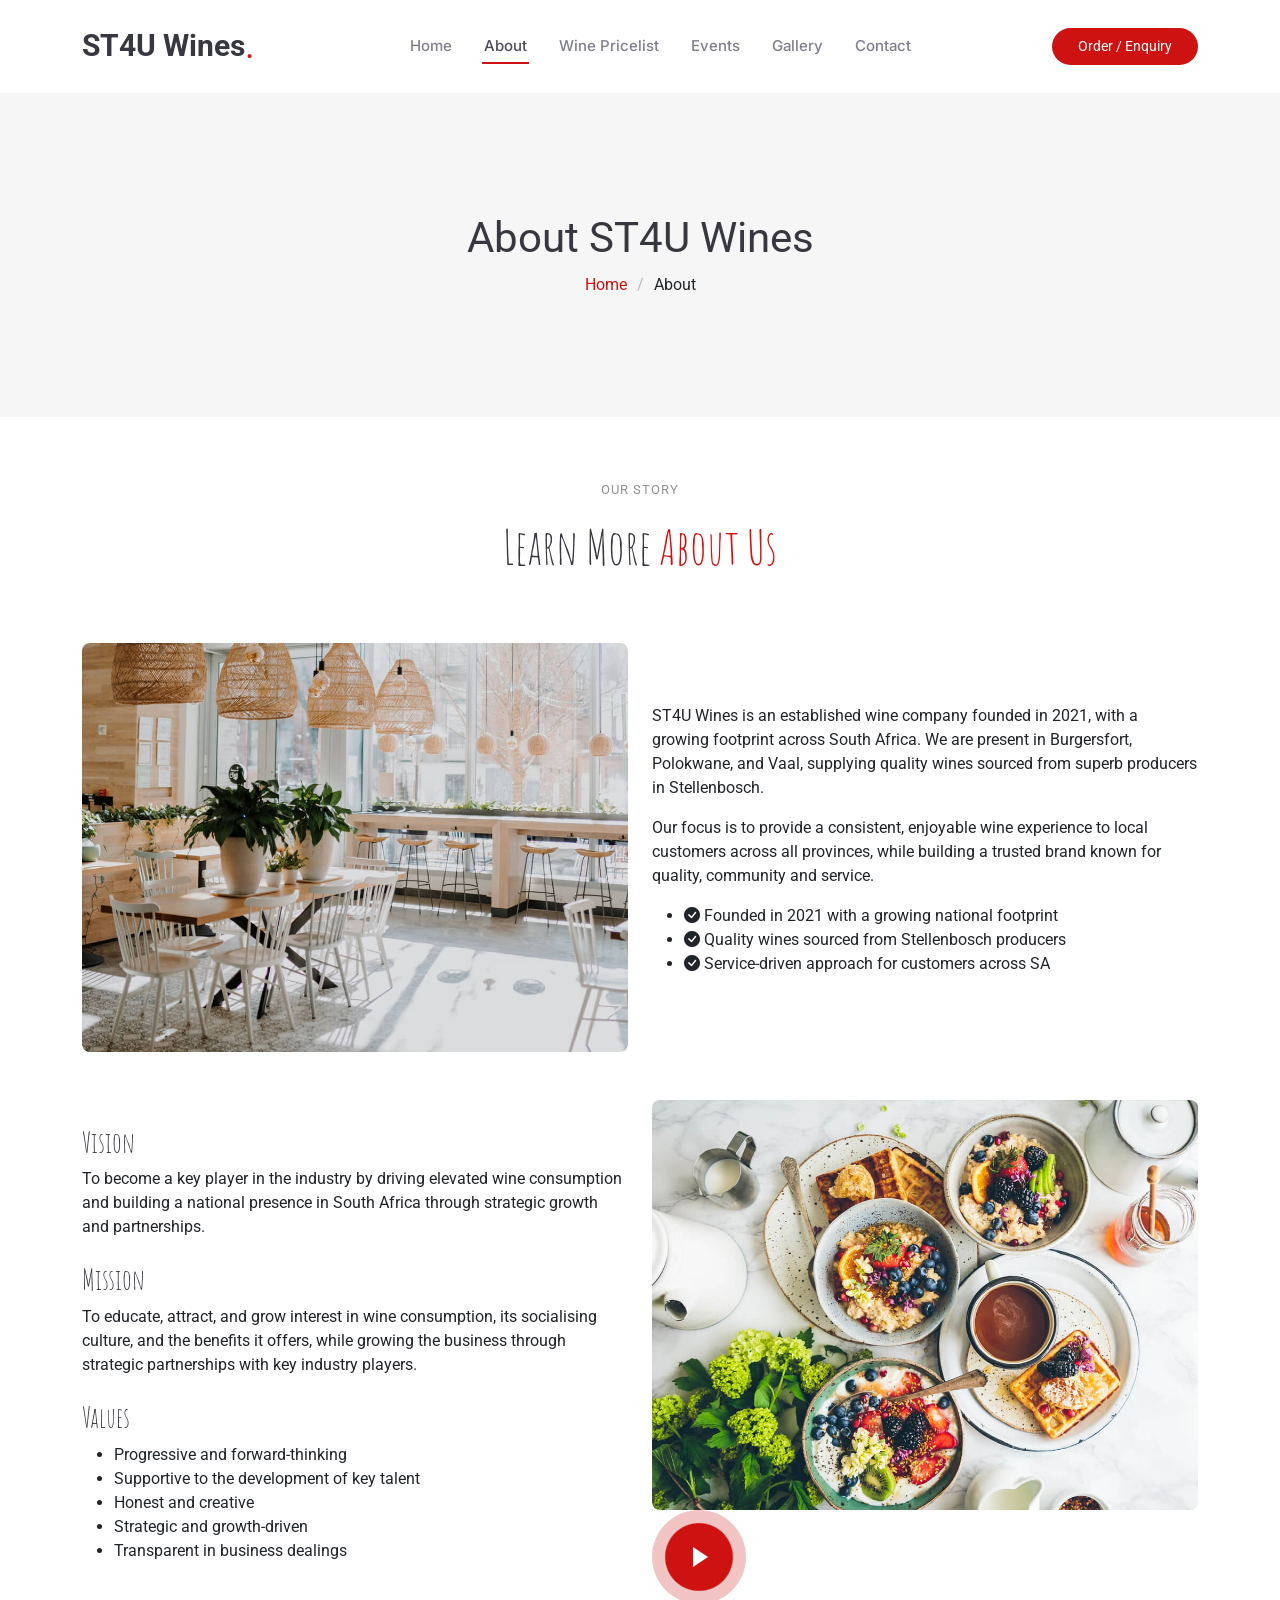
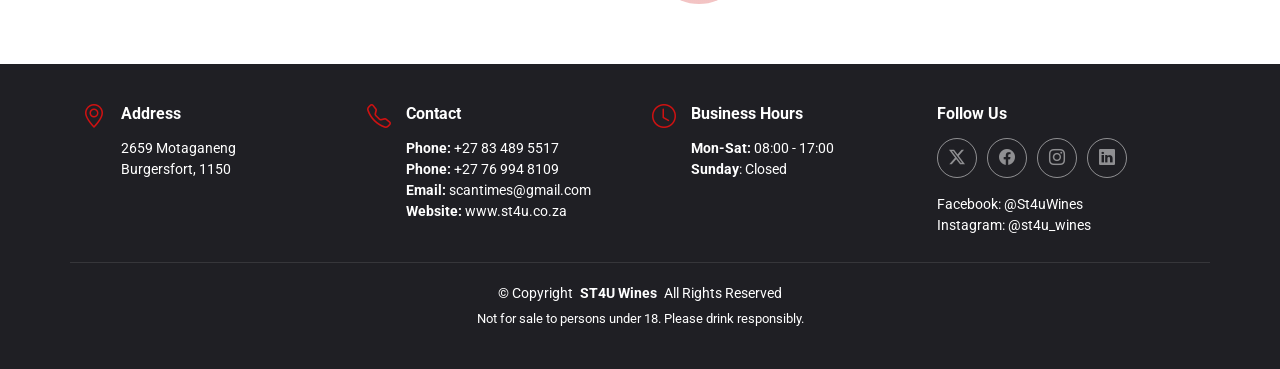
==== about.html @ 6a748786 "Initial commit" ====
<!DOCTYPE html>
<html lang="en">

<head>
  <meta charset="utf-8">
  <meta content="width=device-width, initial-scale=1.0" name="viewport">
  <title>About - ST4U Wines</title>
  <meta name="description" content="Learn more about ST4U Wines, our vision, mission, and values.">
  <meta name="keywords" content="ST4U Wines, about, mission, vision, South Africa">

  <!-- Favicons -->
  <link href="assets/img/logo.png" rel="icon">
  <link href="assets/img/logo.png" rel="apple-touch-icon">

  <!-- Fonts -->
  <link href="https://fonts.googleapis.com" rel="preconnect">
  <link href="https://fonts.gstatic.com" rel="preconnect" crossorigin>
  <link href="https://fonts.googleapis.com/css2?family=Roboto:ital,wght@0,100;0,300;0,400;0,500;0,700;0,900;1,100;1,300;1,400;1,500;1,700;1,900&family=Inter:wght@100;200;300;400;500;600;700;800;900&family=Amatic+SC:wght@400;700&display=swap" rel="stylesheet">

  <!-- Vendor CSS Files -->
  <link href="assets/vendor/bootstrap/css/bootstrap.min.css" rel="stylesheet">
  <link href="assets/vendor/bootstrap-icons/bootstrap-icons.css" rel="stylesheet">
  <link href="assets/vendor/aos/aos.css" rel="stylesheet">
  <link href="assets/vendor/glightbox/css/glightbox.min.css" rel="stylesheet">
  <link href="assets/vendor/swiper/swiper-bundle.min.css" rel="stylesheet">

  <!-- Main CSS File -->
  <link href="assets/css/main.css" rel="stylesheet">
</head>

<body class="starter-page-page">

  <header id="header" class="header d-flex align-items-center sticky-top">
    <div class="container position-relative d-flex align-items-center justify-content-between">

      <a href="index.html" class="logo d-flex align-items-center me-auto me-xl-0">
        <!-- <img src="assets/img/logo.png" alt=""> -->
        <h1 class="sitename">ST4U Wines</h1>
        <span>.</span>
      </a>

      <nav id="navmenu" class="navmenu">
        <ul>
          <li><a href="index.html#hero">Home<br></a></li>
          <li><a href="about.html" class="active">About</a></li>
          <li><a href="winepricelist.html">Wine Pricelist</a></li>
          <li><a href="events.html">Events</a></li>
          <li><a href="index.html#gallery">Gallery</a></li>
          <li><a href="contact.html">Contact</a></li>
        </ul>
        <i class="mobile-nav-toggle d-xl-none bi bi-list"></i>
      </nav>

      <a class="btn-getstarted" href="contact.html">Order / Enquiry</a>

    </div>
  </header>

  <main class="main">

    <!-- Page Title -->
    <div class="page-title" data-aos="fade">
      <div class="container">
        <h1>About ST4U Wines</h1>
        <nav class="breadcrumbs">
          <ol>
            <li><a href="index.html">Home</a></li>
            <li class="current">About</li>
          </ol>
        </nav>
      </div>
    </div><!-- End Page Title -->

    <!-- Starter Section Section -->
    <section id="starter-section" class="starter-section section">

      <!-- Section Title -->
      <div class="container section-title" data-aos="fade-up">
        <h2>Our Story</h2>
        <p><span>Learn More</span> <span class="description-title">About Us</span></p>
      </div><!-- End Section Title -->

      <div class="container" data-aos="fade-up">

        <div class="row gy-4 align-items-center">
          <div class="col-lg-6">
            <img src="assets/img/about.jpg" class="img-fluid rounded-3" alt="">
          </div>

          <div class="col-lg-6">
            <p>
              ST4U Wines is an established wine company founded in 2021, with a growing footprint across South Africa.
              We are present in Burgersfort, Polokwane, and Vaal, supplying quality wines sourced from superb producers in Stellenbosch.
            </p>
            <p>
              Our focus is to provide a consistent, enjoyable wine experience to local customers across all provinces,
              while building a trusted brand known for quality, community and service.
            </p>

            <ul class="mt-3">
              <li><i class="bi bi-check-circle-fill"></i> <span>Founded in 2021 with a growing national footprint</span></li>
              <li><i class="bi bi-check-circle-fill"></i> <span>Quality wines sourced from Stellenbosch producers</span></li>
              <li><i class="bi bi-check-circle-fill"></i> <span>Service-driven approach for customers across SA</span></li>
            </ul>
          </div>
        </div>

        <div class="row gy-4 align-items-center mt-4">
          <div class="col-lg-6 order-2 order-lg-1">
            <h3>Vision</h3>
            <p>
              To become a key player in the industry by driving elevated wine consumption and building a national presence
              in South Africa through strategic growth and partnerships.
            </p>

            <h3 class="mt-4">Mission</h3>
            <p>
              To educate, attract, and grow interest in wine consumption, its socialising culture, and the benefits it offers,
              while growing the business through strategic partnerships with key industry players.
            </p>

            <h3 class="mt-4">Values</h3>
            <ul>
              <li>Progressive and forward-thinking</li>
              <li>Supportive to the development of key talent</li>
              <li>Honest and creative</li>
              <li>Strategic and growth-driven</li>
              <li>Transparent in business dealings</li>
            </ul>
          </div>

          <div class="col-lg-6 order-1 order-lg-2">
            <div class="position-relative">
              <img src="assets/img/about-2.jpg" class="img-fluid rounded-3" alt="">
              <a href="https://www.youtube.com/watch?v=Y7f98aduVJ8" class="glightbox pulsating-play-btn"></a>
            </div>
          </div>
        </div>

      </div>

    </section><!-- /Starter Section Section -->

  </main>

  <footer id="footer" class="footer dark-background">

    <div class="container">
      <div class="row gy-3">
        <div class="col-lg-3 col-md-6 d-flex">
          <i class="bi bi-geo-alt icon"></i>
          <div class="address">
            <h4>Address</h4>
            <p>2659 Motaganeng</p>
            <p>Burgersfort, 1150</p>
            <p></p>
          </div>

        </div>

        <div class="col-lg-3 col-md-6 d-flex">
          <i class="bi bi-telephone icon"></i>
          <div>
            <h4>Contact</h4>
            <p>
              <strong>Phone:</strong> <span>+27 83 489 5517</span><br>
              <strong>Phone:</strong> <span>+27 76 994 8109</span><br>
              <strong>Email:</strong> <span>scantimes@gmail.com</span><br>
              <strong>Website:</strong> <span>www.st4u.co.za</span><br>
            </p>
          </div>
        </div>

        <div class="col-lg-3 col-md-6 d-flex">
          <i class="bi bi-clock icon"></i>
          <div>
            <h4>Business Hours</h4>
            <p>
              <strong>Mon-Sat:</strong> <span>08:00 - 17:00</span><br>
              <strong>Sunday</strong>: <span>Closed</span>
            </p>
          </div>
        </div>

        <div class="col-lg-3 col-md-6">
          <h4>Follow Us</h4>
          <div class="social-links d-flex">
            <a href="#" class="twitter"><i class="bi bi-twitter-x"></i></a>
            <a href="#" class="facebook"><i class="bi bi-facebook"></i></a>
            <a href="#" class="instagram"><i class="bi bi-instagram"></i></a>
            <a href="#" class="linkedin"><i class="bi bi-linkedin"></i></a>
          </div>
          <p class="mt-3 mb-0">Facebook: @St4uWines<br>Instagram: @st4u_wines</p>
        </div>

      </div>
    </div>

    <div class="container copyright text-center mt-4">
      <p>© <span>Copyright</span> <strong class="px-1 sitename">ST4U Wines</strong> <span>All Rights Reserved</span></p>
      <div class="credits">
        Not for sale to persons under 18. Please drink responsibly.
      </div>
    </div>

  </footer>

  <!-- Scroll Top -->
  <a href="#" id="scroll-top" class="scroll-top d-flex align-items-center justify-content-center"><i class="bi bi-arrow-up-short"></i></a>

  <!-- Preloader -->
  <div id="preloader"></div>

  <!-- Vendor JS Files -->
  <script src="assets/vendor/bootstrap/js/bootstrap.bundle.min.js"></script>
  <script src="assets/vendor/php-email-form/validate.js"></script>
  <script src="assets/vendor/aos/aos.js"></script>
  <script src="assets/vendor/glightbox/js/glightbox.min.js"></script>
  <script src="assets/vendor/purecounter/purecounter_vanilla.js"></script>
  <script src="assets/vendor/swiper/swiper-bundle.min.js"></script>

  <!-- Main JS File -->
  <script src="assets/js/main.js"></script>

</body>

</html>
---- assets/css/main.css ----
/* Fonts */
:root {
  --default-font: "Roboto",  system-ui, -apple-system, "Segoe UI", Roboto, "Helvetica Neue", Arial, "Noto Sans", "Liberation Sans", sans-serif, "Apple Color Emoji", "Segoe UI Emoji", "Segoe UI Symbol", "Noto Color Emoji";
  --heading-font: "Amatic SC",  sans-serif;
  --nav-font: "Inter",  sans-serif;
}

/* Global Colors - The following color variables are used throughout the website. Updating them here will change the color scheme of the entire website */
:root { 
  --background-color: #ffffff; /* Background color for the entire website, including individual sections */
  --default-color: #212529; /* Default color used for the majority of the text content across the entire website */
  --heading-color: #37373f; /* Color for headings, subheadings and title throughout the website */
  --accent-color: #ce1212; /* Accent color that represents your brand on the website. It's used for buttons, links, and other elements that need to stand out */
  --surface-color: #ffffff; /* The surface color is used as a background of boxed elements within sections, such as cards, icon boxes, or other elements that require a visual separation from the global background. */
  --contrast-color: #ffffff; /* Contrast color for text, ensuring readability against backgrounds of accent, heading, or default colors. */
}

/* Nav Menu Colors - The following color variables are used specifically for the navigation menu. They are separate from the global colors to allow for more customization options */
:root {
  --nav-color: #7f7f90;  /* The default color of the main navmenu links */
  --nav-hover-color: #ce1212; /* Applied to main navmenu links when they are hovered over or active */
  --nav-mobile-background-color: #ffffff; /* Used as the background color for mobile navigation menu */
  --nav-dropdown-background-color: #ffffff; /* Used as the background color for dropdown items that appear when hovering over primary navigation items */
  --nav-dropdown-color: #7f7f90; /* Used for navigation links of the dropdown items in the navigation menu. */
  --nav-dropdown-hover-color: #ce1212; /* Similar to --nav-hover-color, this color is applied to dropdown navigation links when they are hovered over. */
}

/*phaswane*/
#logo1{
  border-bottom-left-radius: 35%;
  border-bottom-right-radius: 35%;
  border-top-right-radius: 35%;
  border-top-left-radius: 35%;
}
#img-menu{
  border-bottom-left-radius: 50%;
  border-bottom-right-radius: 50%;
  border-top-right-radius: 50%;
  border-top-left-radius: 50%;

}
/*phaswane trying cart*/
/* ===============================
   CART SYSTEM STYLES
=================================*/

/* Cart nav button */
.cart-nav-btn {
  display: inline-flex;
  align-items: center;
  gap: 8px;
}

/* Cart count badge */
.cart-count-badge {
  display: inline-flex;
  align-items: center;
  justify-content: center;
  min-width: 22px;
  height: 22px;
  border-radius: 50%;
  background: #ffffff;
  color: #ce1212;
  font-size: 12px;
  font-weight: 700;
  padding: 0 6px;
}

/* Add to cart button */
.add-to-cart-btn {
  margin-top: 12px;
  border: 0;
  cursor: pointer;
}

/* Cart card container */
.cart-page-card {
  background: #fff;
  border-radius: 14px;
  padding: 20px;
  box-shadow: 0 0 25px rgba(0,0,0,0.06);
  margin-bottom: 20px;
}

/* Individual cart item */
.cart-item {
  display: flex;
  gap: 15px;
  align-items: center;
  border-bottom: 1px solid #eee;
  padding: 15px 0;
}

.cart-item:last-child {
  border-bottom: none;
}

/* Cart product image */
.cart-item img {
  width: 90px;
  height: 90px;
  object-fit: cover;
  border-radius: 10px;
}

/* Cart details */
.cart-item-details {
  flex: 1;
}

.cart-item-title {
  font-size: 18px;
  font-weight: 700;
  margin-bottom: 6px;
}

.cart-item-price {
  color: #ce1212;
  font-weight: 700;
  margin-bottom: 8px;
}

/* Quantity controls */
.cart-qty-controls {
  display: flex;
  align-items: center;
  gap: 10px;
  flex-wrap: wrap;
}

/* + and - buttons */
.cart-qty-controls button {
  border: none;
  background: #ce1212;
  color: white;
  width: 34px;
  height: 34px;
  border-radius: 50%;
  font-weight: 700;
  cursor: pointer;
}

/* Remove button */
.cart-remove-btn {
  border: none;
  background: #222;
  color: white;
  padding: 8px 14px;
  border-radius: 30px;
  cursor: pointer;
}

/* Cart summary */
.cart-summary-box h3 {
  margin-bottom: 15px;
}

.cart-total-line {
  display: flex;
  justify-content: space-between;
  margin-bottom: 10px;
}

/* Empty cart message */
.empty-cart-message {
  text-align: center;
  padding: 40px 20px;
}

/* Mobile responsive */
@media (max-width: 768px) {
  .cart-item {
    flex-direction: column;
    align-items: flex-start;
  }
}
/* ===============================
   BUTTON IMPROVEMENTS
=================================*/

/* Main button style used across site */
.btn-get-started {
  display: inline-flex;
  align-items: center;
  justify-content: center;
  gap: 8px;
  padding: 10px 24px;
  border-radius: 50px;
  font-weight: 600;
  transition: 0.3s;
}

/* Hover effect */
.btn-get-started:hover {
  transform: translateY(-2px);
  box-shadow: 0 6px 15px rgba(0,0,0,0.15);
}

/* Add to cart button */
.add-to-cart-btn {
  margin-top: 12px;
  width: 100%;
}

/* Cart icon button */
.cart-nav-btn {
  position: relative;
}

/* Cart badge */
.cart-count-badge {
  position: absolute;
  top: -8px;
  right: -12px;
  background: #ffffff;
  color: #ce1212;
  border-radius: 50%;
  font-size: 12px;
  font-weight: 700;
  padding: 2px 6px;
  min-width: 18px;
  text-align: center;
}

/* View more button center alignment */
.menu .btn-get-started {
  margin-top: 30px;
}
/* Color Presets - These classes override global colors when applied to any section or element, providing reuse of the sam color scheme. */

.light-background {
  --background-color: #f2f2f2;
  --surface-color: #ffffff;
}

.dark-background {
  --background-color: #1f1f24;
  --default-color: #ffffff;
  --heading-color: #ffffff;
  --surface-color: #37373f;
  --contrast-color: #ffffff;
}

/* Smooth scroll */
:root {
  scroll-behavior: smooth;
}

/*--------------------------------------------------------------
# General Styling & Shared Classes
--------------------------------------------------------------*/
body {
  color: var(--default-color);
  background-color: var(--background-color);
  font-family: var(--default-font);
}

a {
  color: var(--accent-color);
  text-decoration: none;
  transition: 0.3s;
}

a:hover {
  color: color-mix(in srgb, var(--accent-color), transparent 25%);
  text-decoration: none;
}

h1,
h2,
h3,
h4,
h5,
h6 {
  color: var(--heading-color);
  font-family: var(--heading-font);
}

/* Pulsating Play Button
------------------------------*/
.pulsating-play-btn {
  width: 94px;
  height: 94px;
  background: radial-gradient(var(--accent-color) 50%, color-mix(in srgb, var(--accent-color), transparent 75%) 52%);
  border-radius: 50%;
  display: block;
  position: relative;
  overflow: hidden;
}

.pulsating-play-btn:before {
  content: "";
  position: absolute;
  width: 120px;
  height: 120px;
  animation-delay: 0s;
  animation: pulsate-play-btn 2s;
  animation-direction: forwards;
  animation-iteration-count: infinite;
  animation-timing-function: steps;
  opacity: 1;
  border-radius: 50%;
  border: 5px solid color-mix(in srgb, var(--accent-color), transparent 30%);
  top: -15%;
  left: -15%;
  background: rgba(198, 16, 0, 0);
}

.pulsating-play-btn:after {
  content: "";
  position: absolute;
  left: 50%;
  top: 50%;
  transform: translateX(-40%) translateY(-50%);
  width: 0;
  height: 0;
  border-top: 10px solid transparent;
  border-bottom: 10px solid transparent;
  border-left: 15px solid #fff;
  z-index: 100;
  transition: all 400ms cubic-bezier(0.55, 0.055, 0.675, 0.19);
}

.pulsating-play-btn:hover:before {
  content: "";
  position: absolute;
  left: 50%;
  top: 50%;
  transform: translateX(-40%) translateY(-50%);
  width: 0;
  height: 0;
  border: none;
  border-top: 10px solid transparent;
  border-bottom: 10px solid transparent;
  border-left: 15px solid #fff;
  z-index: 200;
  animation: none;
  border-radius: 0;
}

.pulsating-play-btn:hover:after {
  border-left: 15px solid var(--accent-color);
  transform: scale(20);
}

@keyframes pulsate-play-btn {
  0% {
    transform: scale(0.6, 0.6);
    opacity: 1;
  }

  100% {
    transform: scale(1, 1);
    opacity: 0;
  }
}

/* PHP Email Form Messages
------------------------------*/
.php-email-form .error-message {
  display: none;
  background: #df1529;
  color: #ffffff;
  text-align: left;
  padding: 15px;
  margin-bottom: 24px;
  font-weight: 600;
}

.php-email-form .sent-message {
  display: none;
  color: #ffffff;
  background: #059652;
  text-align: center;
  padding: 15px;
  margin-bottom: 24px;
  font-weight: 600;
}

.php-email-form .loading {
  display: none;
  background: var(--surface-color);
  text-align: center;
  padding: 15px;
  margin-bottom: 24px;
}

.php-email-form .loading:before {
  content: "";
  display: inline-block;
  border-radius: 50%;
  width: 24px;
  height: 24px;
  margin: 0 10px -6px 0;
  border: 3px solid var(--accent-color);
  border-top-color: var(--surface-color);
  animation: php-email-form-loading 1s linear infinite;
}

@keyframes php-email-form-loading {
  0% {
    transform: rotate(0deg);
  }

  100% {
    transform: rotate(360deg);
  }
}

/*--------------------------------------------------------------
# Global Header
--------------------------------------------------------------*/
.header {
  color: var(--default-color);
  background-color: var(--background-color);
  padding: 20px 0;
  transition: all 0.5s;
  z-index: 997;
}

.header .logo {
  line-height: 1;
}

.header .logo img {
  max-height: 36px;
  margin-right: 8px;
}

.header .logo h1 {
  font-size: 30px;
  margin: 0;
  font-weight: 700;
  color: var(--heading-color);
  font-family: var(--default-font);
}

.header .logo span {
  color: var(--accent-color);
  font-size: 36px;
}

.header .btn-getstarted,
.header .btn-getstarted:focus {
  color: var(--contrast-color);
  background: var(--accent-color);
  font-size: 14px;
  padding: 8px 26px;
  margin: 0;
  border-radius: 50px;
  transition: 0.3s;
}

.header .btn-getstarted:hover,
.header .btn-getstarted:focus:hover {
  color: var(--contrast-color);
  background: color-mix(in srgb, var(--accent-color), transparent 15%);
}

@media (max-width: 1200px) {
  .header .logo {
    order: 1;
  }

  .header .btn-getstarted {
    order: 2;
    margin: 0 15px 0 0;
    padding: 6px 20px;
  }

  .header .navmenu {
    order: 3;
  }
}

.scrolled .header {
  box-shadow: 0px 0 18px rgba(0, 0, 0, 0.1);
}

/*--------------------------------------------------------------
# Navigation Menu
--------------------------------------------------------------*/
/* Desktop Navigation */
@media (min-width: 1200px) {
  .navmenu {
    padding: 0;
  }

  .navmenu ul {
    margin: 0;
    padding: 0;
    display: flex;
    list-style: none;
    align-items: center;
  }

  .navmenu li {
    position: relative;
  }

  .navmenu>ul>li {
    white-space: nowrap;
    padding: 15px 14px;
  }

  .navmenu>ul>li:last-child {
    padding-right: 0;
  }

  .navmenu a,
  .navmenu a:focus {
    color: var(--nav-color);
    font-size: 15px;
    padding: 0 2px;
    font-family: var(--nav-font);
    font-weight: 500;
    display: flex;
    align-items: center;
    justify-content: space-between;
    white-space: nowrap;
    transition: 0.3s;
    position: relative;
  }

  .navmenu a i,
  .navmenu a:focus i {
    font-size: 12px;
    line-height: 0;
    margin-left: 5px;
    transition: 0.3s;
  }

  .navmenu>ul>li>a:before {
    content: "";
    position: absolute;
    height: 2px;
    bottom: -6px;
    left: 0;
    background-color: var(--nav-hover-color);
    visibility: hidden;
    width: 0px;
    transition: all 0.3s ease-in-out 0s;
  }

  .navmenu a:hover:before,
  .navmenu li:hover>a:before,
  .navmenu .active:before {
    visibility: visible;
    width: 100%;
  }

  .navmenu li:hover>a,
  .navmenu .active,
  .navmenu .active:focus {
    color: color-mix(in srgb, var(--nav-color) 80%, black 50%);
  }

  .navmenu .dropdown ul {
    margin: 0;
    padding: 10px 0;
    background: var(--nav-dropdown-background-color);
    display: block;
    position: absolute;
    visibility: hidden;
    left: 14px;
    top: 130%;
    opacity: 0;
    transition: 0.3s;
    border-radius: 4px;
    z-index: 99;
    box-shadow: 0px 0px 30px rgba(0, 0, 0, 0.1);
  }

  .navmenu .dropdown ul li {
    min-width: 200px;
  }

  .navmenu .dropdown ul a {
    padding: 10px 20px;
    font-size: 15px;
    text-transform: none;
    color: var(--nav-dropdown-color);
  }

  .navmenu .dropdown ul a i {
    font-size: 12px;
  }

  .navmenu .dropdown ul a:hover,
  .navmenu .dropdown ul .active:hover,
  .navmenu .dropdown ul li:hover>a {
    color: var(--nav-dropdown-hover-color);
  }

  .navmenu .dropdown:hover>ul {
    opacity: 1;
    top: 100%;
    visibility: visible;
  }

  .navmenu .dropdown .dropdown ul {
    top: 0;
    left: -90%;
    visibility: hidden;
  }

  .navmenu .dropdown .dropdown:hover>ul {
    opacity: 1;
    top: 0;
    left: -100%;
    visibility: visible;
  }
}

/* Mobile Navigation */
@media (max-width: 1199px) {
  .mobile-nav-toggle {
    color: var(--nav-color);
    font-size: 28px;
    line-height: 0;
    margin-right: 10px;
    cursor: pointer;
    transition: color 0.3s;
  }

  .navmenu {
    padding: 0;
    z-index: 9997;
  }

  .navmenu ul {
    display: none;
    list-style: none;
    position: absolute;
    inset: 60px 20px 20px 20px;
    padding: 10px 0;
    margin: 0;
    border-radius: 6px;
    background-color: var(--nav-mobile-background-color);
    border: 1px solid color-mix(in srgb, var(--default-color), transparent 90%);
    box-shadow: none;
    overflow-y: auto;
    transition: 0.3s;
    z-index: 9998;
  }

  .navmenu a,
  .navmenu a:focus {
    color: var(--nav-dropdown-color);
    padding: 10px 20px;
    font-family: var(--nav-font);
    font-size: 17px;
    font-weight: 500;
    display: flex;
    align-items: center;
    justify-content: space-between;
    white-space: nowrap;
    transition: 0.3s;
  }

  .navmenu a i,
  .navmenu a:focus i {
    font-size: 12px;
    line-height: 0;
    margin-left: 5px;
    width: 30px;
    height: 30px;
    display: flex;
    align-items: center;
    justify-content: center;
    border-radius: 50%;
    transition: 0.3s;
    background-color: color-mix(in srgb, var(--accent-color), transparent 90%);
  }

  .navmenu a i:hover,
  .navmenu a:focus i:hover {
    background-color: var(--accent-color);
    color: var(--contrast-color);
  }

  .navmenu a:hover,
  .navmenu .active,
  .navmenu .active:focus {
    color: var(--nav-dropdown-hover-color);
  }

  .navmenu .active i,
  .navmenu .active:focus i {
    background-color: var(--accent-color);
    color: var(--contrast-color);
    transform: rotate(180deg);
  }

  .navmenu .dropdown ul {
    position: static;
    display: none;
    z-index: 99;
    padding: 10px 0;
    margin: 10px 20px;
    background-color: var(--nav-dropdown-background-color);
    transition: all 0.5s ease-in-out;
  }

  .navmenu .dropdown ul ul {
    background-color: rgba(33, 37, 41, 0.1);
  }

  .navmenu .dropdown>.dropdown-active {
    display: block;
    background-color: rgba(33, 37, 41, 0.03);
  }

  .mobile-nav-active {
    overflow: hidden;
  }

  .mobile-nav-active .mobile-nav-toggle {
    color: #fff;
    position: absolute;
    font-size: 32px;
    top: 15px;
    right: 15px;
    margin-right: 0;
    z-index: 9999;
  }

  .mobile-nav-active .navmenu {
    position: fixed;
    overflow: hidden;
    inset: 0;
    background: rgba(33, 37, 41, 0.8);
    transition: 0.3s;
  }

  .mobile-nav-active .navmenu>ul {
    display: block;
  }
}

/*--------------------------------------------------------------
# Global Footer
--------------------------------------------------------------*/
.footer {
  --heading-font: var(--default-font);
  color: var(--default-color);
  background-color: var(--background-color);
  font-size: 14px;
  padding: 40px 0;
  position: relative;
}

.footer .icon {
  color: var(--accent-color);
  margin-right: 15px;
  font-size: 24px;
  line-height: 0;
}

.footer h4 {
  font-size: 16px;
  font-weight: 700;
  margin-bottom: 15px;
}

.footer .address p {
  margin-bottom: 0px;
}

.footer .social-links a {
  display: flex;
  align-items: center;
  justify-content: center;
  width: 40px;
  height: 40px;
  border-radius: 50%;
  border: 1px solid color-mix(in srgb, var(--default-color), transparent 50%);
  font-size: 16px;
  color: color-mix(in srgb, var(--default-color), transparent 50%);
  margin-right: 10px;
  transition: 0.3s;
}

.footer .social-links a:hover {
  color: var(--accent-color);
  border-color: var(--accent-color);
}

.footer .copyright {
  padding-top: 20px;
  border-top: 1px solid color-mix(in srgb, var(--default-color), transparent 90%);
}

.footer .copyright p {
  margin-bottom: 0;
}

.footer .credits {
  margin-top: 5px;
  font-size: 13px;
}

/*--------------------------------------------------------------
# Preloader
--------------------------------------------------------------*/
#preloader {
  position: fixed;
  inset: 0;
  z-index: 9999;
  overflow: hidden;
  background-color: var(--background-color);
  transition: all 0.6s ease-out;
  width: 100%;
  height: 100vh;
}

#preloader:before,
#preloader:after {
  content: "";
  position: absolute;
  border: 4px solid var(--accent-color);
  border-radius: 50%;
  animation: animate-preloader 2s cubic-bezier(0, 0.2, 0.8, 1) infinite;
}

#preloader:after {
  animation-delay: -0.5s;
}

@keyframes animate-preloader {
  0% {
    width: 10px;
    height: 10px;
    top: calc(50% - 5px);
    left: calc(50% - 5px);
    opacity: 1;
  }

  100% {
    width: 72px;
    height: 72px;
    top: calc(50% - 36px);
    left: calc(50% - 36px);
    opacity: 0;
  }
}

/*--------------------------------------------------------------
# Scroll Top Button
--------------------------------------------------------------*/
.scroll-top {
  position: fixed;
  visibility: hidden;
  opacity: 0;
  right: 15px;
  bottom: -15px;
  z-index: 99999;
  background-color: var(--accent-color);
  width: 44px;
  height: 44px;
  border-radius: 50px;
  transition: all 0.4s;
}

.scroll-top i {
  font-size: 24px;
  color: var(--contrast-color);
  line-height: 0;
}

.scroll-top:hover {
  background-color: color-mix(in srgb, var(--accent-color), transparent 20%);
  color: var(--contrast-color);
}

.scroll-top.active {
  visibility: visible;
  opacity: 1;
  bottom: 15px;
}

/*--------------------------------------------------------------
# Disable aos animation delay on mobile devices
--------------------------------------------------------------*/
@media screen and (max-width: 768px) {
  [data-aos-delay] {
    transition-delay: 0 !important;
  }
}

/*--------------------------------------------------------------
# Global Page Titles & Breadcrumbs
--------------------------------------------------------------*/
.page-title {
  --background-color: color-mix(in srgb, var(--default-color), transparent 96%);
  color: var(--default-color);
  background-color: var(--background-color);
  padding: 120px 0;
  text-align: center;
  position: relative;
}

.page-title h1 {
  font-size: 42px;
  font-weight: 400;
  margin-bottom: 10px;
  font-family: var(--default-font);
}

.page-title .breadcrumbs ol {
  display: flex;
  flex-wrap: wrap;
  list-style: none;
  justify-content: center;
  padding: 0;
  margin: 0;
  font-size: 16px;
  font-weight: 400;
}

.page-title .breadcrumbs ol li+li {
  padding-left: 10px;
}

.page-title .breadcrumbs ol li+li::before {
  content: "/";
  display: inline-block;
  padding-right: 10px;
  color: color-mix(in srgb, var(--default-color), transparent 70%);
}

/*--------------------------------------------------------------
# Global Sections
--------------------------------------------------------------*/
section,
.section {
  color: var(--default-color);
  background-color: var(--background-color);
  padding: 60px 0;
  scroll-margin-top: 92px;
  overflow: clip;
}

@media (max-width: 1199px) {

  section,
  .section {
    scroll-margin-top: 56px;
  }
}

/*--------------------------------------------------------------
# Global Section Titles
--------------------------------------------------------------*/
.section-title {
  text-align: center;
  padding-bottom: 60px;
  position: relative;
}

.section-title h2 {
  font-size: 13px;
  letter-spacing: 1px;
  font-weight: 400;
  padding: 0;
  margin: 0;
  color: color-mix(in srgb, var(--default-color), transparent 50%);
  display: inline-block;
  text-transform: uppercase;
  font-family: var(--default-font);
}

.section-title p {
  color: var(--heading-color);
  margin: 10px 0 0 0;
  font-size: 48px;
  font-weight: 500;
  font-family: var(--heading-font);
}

.section-title p .description-title {
  color: var(--accent-color);
}

/*--------------------------------------------------------------
# Hero Section
--------------------------------------------------------------*/
.hero {
  width: 100%;
  min-height: 60vh;
  position: relative;
  padding: 60px 0;
  display: flex;
  align-items: center;
}

.hero h1 {
  margin: 0;
  font-size: 64px;
  font-weight: 700;
}

.hero p {
  color: color-mix(in srgb, var(--default-color), transparent 30%);
  margin: 5px 0 30px 0;
  font-size: 20px;
  font-weight: 400;
}

.hero .btn-get-started {
  color: var(--contrast-color);
  background: var(--accent-color);
  font-weight: 400;
  font-size: 15px;
  letter-spacing: 1px;
  display: inline-block;
  padding: 10px 28px 12px 28px;
  border-radius: 50px;
  transition: 0.5s;
  box-shadow: 0 8px 28px rgba(0, 0, 0, 0.1);
}

.hero .btn-get-started:hover {
  color: var(--contrast-color);
  background: color-mix(in srgb, var(--accent-color), transparent 15%);
  box-shadow: 0 8px 28px rgba(0, 0, 0, 0.1);
}

.hero .btn-watch-video {
  font-size: 16px;
  transition: 0.5s;
  margin-left: 25px;
  color: var(--default-color);
  font-weight: 500;
}

.hero .btn-watch-video i {
  color: var(--accent-color);
  font-size: 32px;
  transition: 0.3s;
  line-height: 0;
  margin-right: 8px;
}

.hero .btn-watch-video:hover {
  color: var(--accent-color);
}

.hero .btn-watch-video:hover i {
  color: color-mix(in srgb, var(--accent-color), transparent 15%);
}

.hero .animated {
  animation: up-down 2s ease-in-out infinite alternate-reverse both;
}

@media (max-width: 640px) {
  .hero h1 {
    font-size: 28px;
    line-height: 36px;
  }

  .hero p {
    font-size: 18px;
    line-height: 24px;
    margin-bottom: 30px;
  }

  .hero .btn-get-started,
  .hero .btn-watch-video {
    font-size: 13px;
  }
}

@keyframes up-down {
  0% {
    transform: translateY(10px);
  }

  100% {
    transform: translateY(-10px);
  }
}

/*--------------------------------------------------------------
# About Section
--------------------------------------------------------------*/
.about h3 {
  font-weight: 700;
  font-size: 28px;
  margin-bottom: 20px;
}

.about .book-a-table {
  text-align: center;
  border: 4px solid color-mix(in srgb, var(--default-color), transparent 30%);
  padding: 22px;
}

.about .book-a-table h3 {
  font-family: var(--default-font);
  margin: 0 0 0 0;
  font-size: 24px;
}

.about .book-a-table p {
  color: var(--accent-color);
  font-weight: 500;
  font-size: 28px;
  margin: 0;
}

.about .fst-italic {
  color: color-mix(in srgb, var(--default-color), var(--contrast-color) 50%);
}

.about .content ul {
  list-style: none;
  padding: 0;
}

.about .content ul li {
  padding: 0 0 10px 30px;
  position: relative;
}

.about .content ul i {
  position: absolute;
  font-size: 20px;
  left: 0;
  top: -3px;
  color: var(--accent-color);
}

.about .content p:last-child {
  margin-bottom: 0;
}

.about .pulsating-play-btn {
  position: absolute;
  left: calc(50% - 47px);
  top: calc(50% - 47px);
}

/*--------------------------------------------------------------
# Why Us Section
--------------------------------------------------------------*/
.why-us .why-box {
  color: var(--contrast-color);
  background: var(--accent-color);
  padding: 30px;
}

.why-us .why-box h3 {
  color: var(--contrast-color);
  font-family: var(--default-font);
  font-weight: 700;
  font-size: 34px;
  margin-bottom: 30px;
}

.why-us .why-box p {
  margin-bottom: 30px;
}

.why-us .why-box .more-btn {
  display: inline-block;
  background: color-mix(in srgb, var(--contrast-color), transparent 85%);
  padding: 8px 40px 10px 40px;
  color: var(--contrast-color);
  transition: all ease-in-out 0.4s;
  border-radius: 50px;
}

.why-us .why-box .more-btn i {
  font-size: 14px;
}

.why-us .why-box .more-btn:hover {
  color: var(--accent-color);
  background: var(--surface-color);
}

.why-us .icon-box {
  background-color: var(--surface-color);
  text-align: center;
  padding: 40px 30px;
  width: 100%;
  height: 100%;
  border: 1px solid color-mix(in srgb, var(--default-color), transparent 90%);
}

.why-us .icon-box i {
  color: var(--accent-color);
  font-size: 32px;
  margin-bottom: 30px;
  background: color-mix(in srgb, var(--accent-color), transparent 95%);
  border-radius: 50px;
  display: flex;
  align-items: center;
  justify-content: center;
  width: 72px;
  height: 72px;
  transition: 0.3s;
}

.why-us .icon-box h4 {
  font-size: 20px;
  font-weight: 500;
  margin: 0 0 30px 0;
  font-family: var(--default-font);
}

.why-us .icon-box p {
  font-size: 15px;
  color: color-mix(in srgb, var(--default-color), transparent 30%);
}

.why-us .icon-box:hover i {
  color: var(--contrast-color);
  background: var(--accent-color);
}

/*--------------------------------------------------------------
# Stats Section
--------------------------------------------------------------*/
.stats {
  position: relative;
  padding: 120px 0;
}

.stats img {
  position: absolute;
  inset: 0;
  display: block;
  width: 100%;
  height: 100%;
  object-fit: cover;
  z-index: 1;
}

.stats:before {
  content: "";
  background: color-mix(in srgb, var(--background-color), transparent 40%);
  position: absolute;
  inset: 0;
  z-index: 2;
}

.stats .container {
  position: relative;
  z-index: 3;
}

.stats .stats-item {
  padding: 30px;
  width: 100%;
}

.stats .stats-item span {
  font-size: 48px;
  display: block;
  color: var(--default-color);
  font-weight: 700;
}

.stats .stats-item p {
  padding: 0;
  margin: 0;
  font-size: 16px;
  font-weight: 700;
  color: color-mix(in srgb, var(--default-color), transparent 40%);
}

/*--------------------------------------------------------------
# Menu Section
--------------------------------------------------------------*/
.menu .nav-tabs {
  border: 0;
}

.menu .nav-link {
  background-color: var(--background-color);
  color: color-mix(in srgb, var(--default-color), transparent 20%);
  margin: 0 15px;
  padding: 10px 5px;
  transition: 0.3s;
  border-radius: 0;
  cursor: pointer;
  height: 100%;
  border: 0;
  border-bottom: 2px solid color-mix(in srgb, var(--default-color), transparent 80%);
}

@media (max-width: 575px) {
  .menu .nav-link {
    margin: 0 10px;
    padding: 10px 0;
  }
}

.menu .nav-link i {
  padding-right: 15px;
  font-size: 48px;
}

.menu .nav-link h4 {
  font-size: 18px;
  font-weight: 400;
  margin: 0;
  font-family: var(--default-font);
}

@media (max-width: 575px) {
  .menu .nav-link h4 {
    font-size: 16px;
  }
}

.menu .nav-link:hover {
  color: var(--accent-color);
  border-color: var(--accent-color);
}

.menu .nav-link.active {
  background-color: var(--background-color);
  color: var(--accent-color);
  border-color: var(--accent-color);
}

.menu .tab-content .tab-header {
  padding: 30px 0;
}

.menu .tab-content .tab-header p {
  font-size: 14px;
  text-transform: uppercase;
  color: color-mix(in srgb, var(--default-color), transparent 20%);
  margin-bottom: 0;
}

.menu .tab-content .tab-header h3 {
  font-size: 48px;
  font-weight: 700;
  color: var(--accent-color);
}

.menu .tab-content .menu-item {
  text-align-last: center;
}

.menu .tab-content .menu-item .menu-img {
  padding: 0 60px;
  margin-bottom: 15px;
}

.menu .tab-content .menu-item h4 {
  font-size: 24px;
  font-weight: 400;
  margin-bottom: 5px;
  font-family: var(--default-font);
}

.menu .tab-content .menu-item .ingredients {
  font-family: var(--nav-font);
  color: color-mix(in srgb, var(--default-color), transparent 50%);
  margin-bottom: 5px;
}

.menu .tab-content .menu-item .price {
  font-size: 24px;
  font-weight: 700;
  color: var(--accent-color);
}

/*--------------------------------------------------------------
# Testimonials Section
--------------------------------------------------------------*/
.testimonials .testimonials-carousel,
.testimonials .testimonials-slider {
  overflow: hidden;
}

.testimonials .testimonial-item .testimonial-content {
  border-left: 3px solid var(--accent-color);
  padding-left: 30px;
}

.testimonials .testimonial-item .testimonial-img {
  border-radius: 50%;
  border: 4px solid var(--background-color);
  margin: 0 auto;
}

.testimonials .testimonial-item h3 {
  font-size: 20px;
  font-weight: bold;
  margin: 10px 0 5px 0;
}

.testimonials .testimonial-item h4 {
  font-size: 14px;
  color: color-mix(in srgb, var(--default-color), transparent 40%);
  margin: 0 0 10px 0;
}

.testimonials .testimonial-item .stars i {
  color: #ffc107;
  margin: 0 1px;
}

.testimonials .testimonial-item .quote-icon-left,
.testimonials .testimonial-item .quote-icon-right {
  color: color-mix(in srgb, var(--accent-color), transparent 50%);
  font-size: 26px;
  line-height: 0;
}

.testimonials .testimonial-item .quote-icon-left {
  display: inline-block;
  left: -5px;
  position: relative;
}

.testimonials .testimonial-item .quote-icon-right {
  display: inline-block;
  right: -5px;
  position: relative;
  top: 10px;
  transform: scale(-1, -1);
}

.testimonials .testimonial-item p {
  font-style: italic;
}

.testimonials .swiper-wrapper {
  height: auto;
}

.testimonials .swiper-pagination {
  margin-top: 30px;
  position: relative;
}

.testimonials .swiper-pagination .swiper-pagination-bullet {
  width: 12px;
  height: 12px;
  background-color: color-mix(in srgb, var(--default-color), transparent 85%);
  opacity: 1;
}

.testimonials .swiper-pagination .swiper-pagination-bullet-active {
  background-color: var(--accent-color);
}

/*--------------------------------------------------------------
# Events Section
--------------------------------------------------------------*/
.events .container-fluid {
  padding: 0;
}

.events .event-item {
  background-size: cover;
  background-position: cente;
  min-height: 600px;
  padding: 30px;
}

@media (max-width: 575px) {
  .events .event-item {
    min-height: 500px;
  }
}

.events .event-item:before {
  content: "";
  background: rgba(0, 0, 0, 0.6);
  position: absolute;
  inset: 0;
}

.events .event-item h3 {
  font-size: 24px;
  font-weight: 700;
  margin-bottom: 5px;
  color: #ffffff;
  position: relative;
}

.events .event-item .price {
  color: #ffffff;
  border-bottom: 2px solid var(--accent-color);
  font-size: 32px;
  font-weight: 700;
  margin-bottom: 15px;
  position: relative;
}

.events .event-item .description {
  margin-bottom: 0;
  color: rgba(255, 255, 255, 0.8);
  position: relative;
}

.events .swiper-wrapper {
  height: auto;
}

.events .swiper-pagination {
  margin-top: 20px;
  position: relative;
}

.events .swiper-pagination .swiper-pagination-bullet {
  width: 10px;
  height: 10px;
  background-color: color-mix(in srgb, var(--default-color), transparent 85%);
  opacity: 1;
}

.events .swiper-pagination .swiper-pagination-bullet-active {
  background-color: var(--accent-color);
}

/*--------------------------------------------------------------
# Chefs Section
--------------------------------------------------------------*/
.chefs .team-member {
  background-color: var(--surface-color);
  box-shadow: 0px 0 30px rgba(0, 0, 0, 0.1);
  overflow: hidden;
  text-align: center;
  border-radius: 5px;
  transition: 0.3s;
}

.chefs .team-member .member-img {
  position: relative;
  overflow: hidden;
}

.chefs .team-member .member-img:after {
  position: absolute;
  content: "";
  left: -1px;
  right: -1px;
  bottom: -1px;
  height: 100%;
  background-color: var(--surface-color);
  -webkit-mask: url("../img/team-shape.svg") no-repeat center bottom;
  mask: url("../img/team-shape.svg") no-repeat center bottom;
  -webkit-mask-size: contain;
  mask-size: contain;
  z-index: 1;
}

.chefs .team-member .social {
  position: absolute;
  right: -100%;
  top: 30px;
  opacity: 0;
  border-radius: 4px;
  transition: 0.5s;
  background: color-mix(in srgb, var(--background-color), transparent 60%);
  z-index: 2;
}

.chefs .team-member .social a {
  transition: color 0.3s;
  color: color-mix(in srgb, var(--default-color), transparent 50%);
  margin: 15px 12px;
  display: block;
  line-height: 0;
  text-align: center;
}

.chefs .team-member .social a:hover {
  color: var(--default-color);
}

.chefs .team-member .social i {
  font-size: 18px;
}

.chefs .team-member .member-info {
  padding: 10px 15px 20px 15px;
}

.chefs .team-member .member-info h4 {
  font-weight: 700;
  margin-bottom: 5px;
  font-size: 20px;
  font-family: var(--default-font);
}

.chefs .team-member .member-info span {
  display: block;
  font-size: 14px;
  font-weight: 400;
  color: color-mix(in srgb, var(--default-color), transparent 50%);
}

.chefs .team-member .member-info p {
  font-style: italic;
  font-size: 14px;
  padding-top: 15px;
  line-height: 26px;
  color: color-mix(in srgb, var(--default-color), transparent 30%);
}

.chefs .team-member:hover {
  transform: scale(1.08);
  box-shadow: 0px 0 30px rgba(0, 0, 0, 0.1);
}

.chefs .team-member:hover .social {
  right: 8px;
  opacity: 1;
}

/*--------------------------------------------------------------
# Book A Table Section
--------------------------------------------------------------*/
.book-a-table .reservation-img {
  min-height: 500px;
  background-size: cover;
  background-position: center;
}

.book-a-table .reservation-form-bg {
  background: color-mix(in srgb, var(--default-color), transparent 97%);
}

.book-a-table .php-email-form {
  padding: 30px;
}

@media (max-width: 575px) {
  .book-a-table .php-email-form {
    padding: 20px;
  }
}

.book-a-table .php-email-form input[type=text],
.book-a-table .php-email-form input[type=email],
.book-a-table .php-email-form input[type=number],
.book-a-table .php-email-form input[type=date],
.book-a-table .php-email-form input[type=time],
.book-a-table .php-email-form textarea {
  font-size: 14px;
  padding: 10px 15px;
  box-shadow: none;
  border-radius: 0;
  color: var(--default-color);
  background-color: color-mix(in srgb, var(--background-color), transparent 20%);
  border-color: color-mix(in srgb, var(--default-color), transparent 80%);
}

.book-a-table .php-email-form input[type=text]:focus,
.book-a-table .php-email-form input[type=email]:focus,
.book-a-table .php-email-form input[type=number]:focus,
.book-a-table .php-email-form input[type=date]:focus,
.book-a-table .php-email-form input[type=time]:focus,
.book-a-table .php-email-form textarea:focus {
  border-color: var(--accent-color);
}

.book-a-table .php-email-form input[type=text]::placeholder,
.book-a-table .php-email-form input[type=email]::placeholder,
.book-a-table .php-email-form input[type=number]::placeholder,
.book-a-table .php-email-form input[type=date]::placeholder,
.book-a-table .php-email-form input[type=time]::placeholder,
.book-a-table .php-email-form textarea::placeholder {
  color: color-mix(in srgb, var(--default-color), transparent 70%);
}

.book-a-table .php-email-form button[type=submit] {
  color: var(--contrast-color);
  background: var(--accent-color);
  border: 0;
  padding: 14px 60px;
  transition: 0.4s;
  border-radius: 4px;
}

.book-a-table .php-email-form button[type=submit]:hover {
  background: color-mix(in srgb, var(--accent-color), transparent 20%);
}

/*--------------------------------------------------------------
# Gallery Section
--------------------------------------------------------------*/
.gallery {
  overflow: hidden;
}

.gallery .swiper-wrapper {
  height: auto;
}

.gallery .swiper-pagination {
  margin-top: 20px;
  position: relative;
}

.gallery .swiper-pagination .swiper-pagination-bullet {
  background-color: color-mix(in srgb, var(--default-color), transparent 85%);
  border: 0;
  width: 12px;
  height: 12px;
  opacity: 1;
}

.gallery .swiper-pagination .swiper-pagination-bullet-active {
  background-color: var(--accent-color);
  opacity: 1;
}

.gallery .swiper-slide-active {
  text-align: center;
}

@media (min-width: 992px) {
  .gallery .swiper-wrapper {
    padding: 40px 0;
  }

  .gallery .swiper-slide-active {
    background: var(--background-color);
    border: 6px solid var(--accent-color);
    padding: 4px;
    z-index: 1;
    transform: scale(1.2);
    transition: none;
  }
}

/*--------------------------------------------------------------
# Contact Section
--------------------------------------------------------------*/
.contact .info-item {
  background-color: var(--surface-color);
  box-shadow: 0px 0px 20px rgba(0, 0, 0, 0.1);
  padding: 20px 30px;
}

.contact .info-item .icon {
  color: var(--contrast-color);
  background-color: var(--accent-color);
  width: 56px;
  height: 56px;
  font-size: 24px;
  display: flex;
  justify-content: center;
  align-items: center;
  transition: all 0.3s ease-in-out;
  border-radius: 50%;
  margin-right: 15px;
}

.contact .info-item h3 {
  font-size: 20px;
  font-weight: 700;
  margin: 0 0 5px 0;
  font-family: var(--default-font);
  color: color-mix(in srgb, var(--default-color), transparent 30%);
}

.contact .info-item p {
  padding: 0;
  margin-bottom: 0;
  font-size: 14px;
}

.contact .info-item .social-links a {
  font-size: 24px;
  display: inline-block;
  line-height: 1;
  margin: 4px 6px 0 0;
  transition: 0.3s;
  color: color-mix(in srgb, var(--default-color), transparent 50%);
}

.contact .info-item .social-links a:hover {
  color: var(--accent-color);
}

.contact .php-email-form {
  background-color: var(--surface-color);
  box-shadow: 0px 0px 20px rgba(0, 0, 0, 0.1);
  padding: 30px;
  margin-top: 30px;
}

@media (max-width: 575px) {
  .contact .php-email-form {
    padding: 20px;
  }
}

.contact .php-email-form input[type=text],
.contact .php-email-form input[type=email],
.contact .php-email-form textarea {
  color: var(--default-color);
  background-color: color-mix(in srgb, var(--surface-color), transparent 50%);
  border-color: color-mix(in srgb, var(--default-color), transparent 80%);
  font-size: 14px;
  padding: 10px 15px;
  box-shadow: none;
  border-radius: 0;
}

.contact .php-email-form input[type=text]:focus,
.contact .php-email-form input[type=email]:focus,
.contact .php-email-form textarea:focus {
  border-color: var(--accent-color);
}

.contact .php-email-form input[type=text]::placeholder,
.contact .php-email-form input[type=email]::placeholder,
.contact .php-email-form textarea::placeholder {
  color: color-mix(in srgb, var(--default-color), transparent 70%);
}

.contact .php-email-form button[type=submit] {
  color: var(--contrast-color);
  background: var(--accent-color);
  border: 0;
  padding: 10px 30px;
  transition: 0.4s;
  border-radius: 50px;
}

.contact .php-email-form button[type=submit]:hover {
  background: color-mix(in srgb, var(--accent-color), transparent 20%);
}

/*--------------------------------------------------------------
# Starter Section Section
--------------------------------------------------------------*/
.starter-section {
  /* Add your styles here */
}
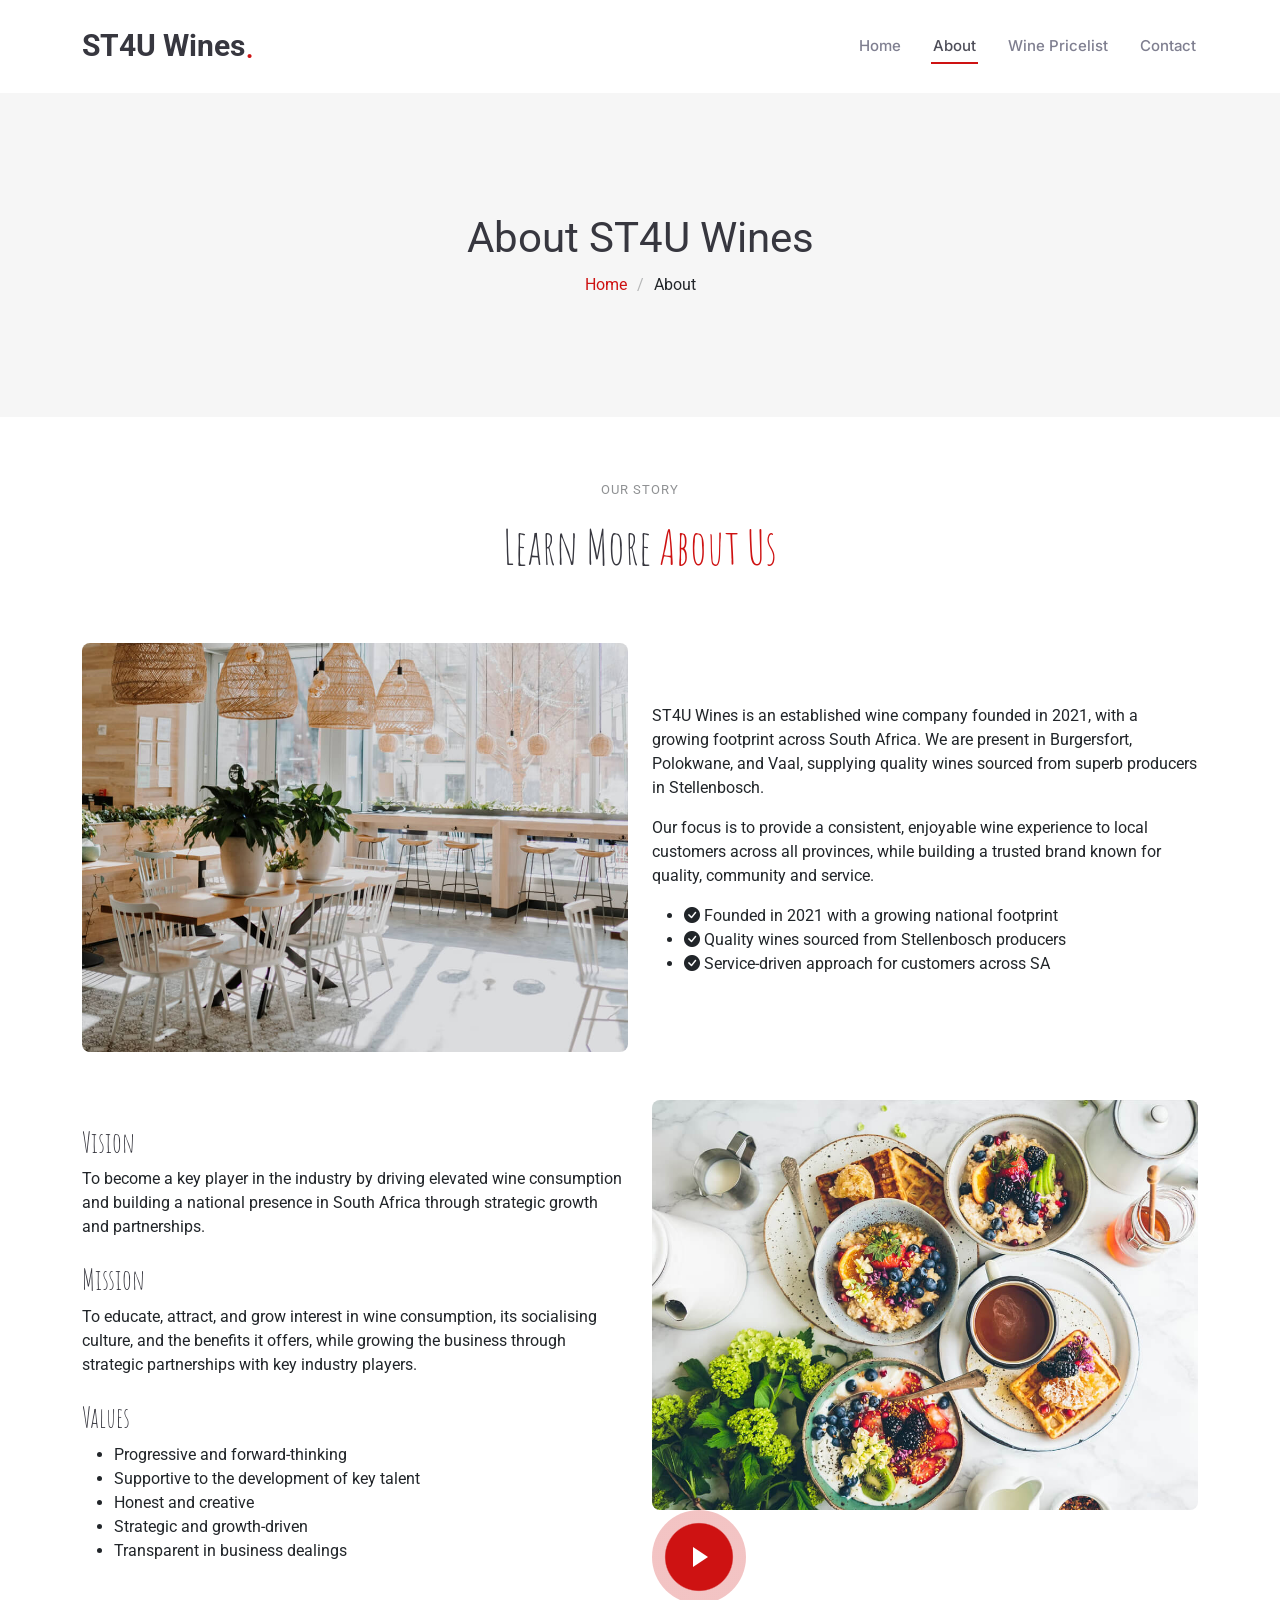
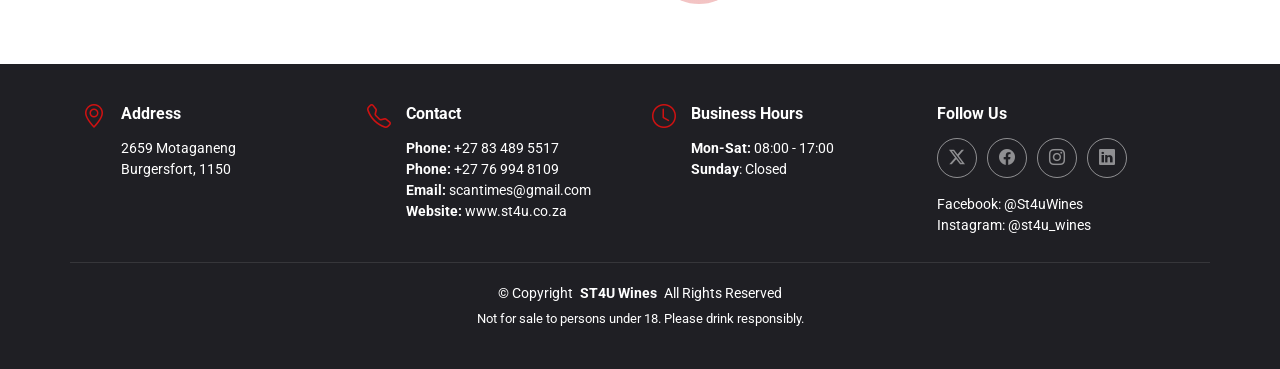
==== commit 398ef87b: "Updated about page" ====
--- a/about.html
+++ b/about.html
@@ -44,14 +44,10 @@
           <li><a href="index.html#hero">Home<br></a></li>
           <li><a href="about.html" class="active">About</a></li>
           <li><a href="winepricelist.html">Wine Pricelist</a></li>
-          <li><a href="events.html">Events</a></li>
-          <li><a href="index.html#gallery">Gallery</a></li>
           <li><a href="contact.html">Contact</a></li>
         </ul>
         <i class="mobile-nav-toggle d-xl-none bi bi-list"></i>
       </nav>
-
-      <a class="btn-getstarted" href="contact.html">Order / Enquiry</a>
 
     </div>
   </header>
